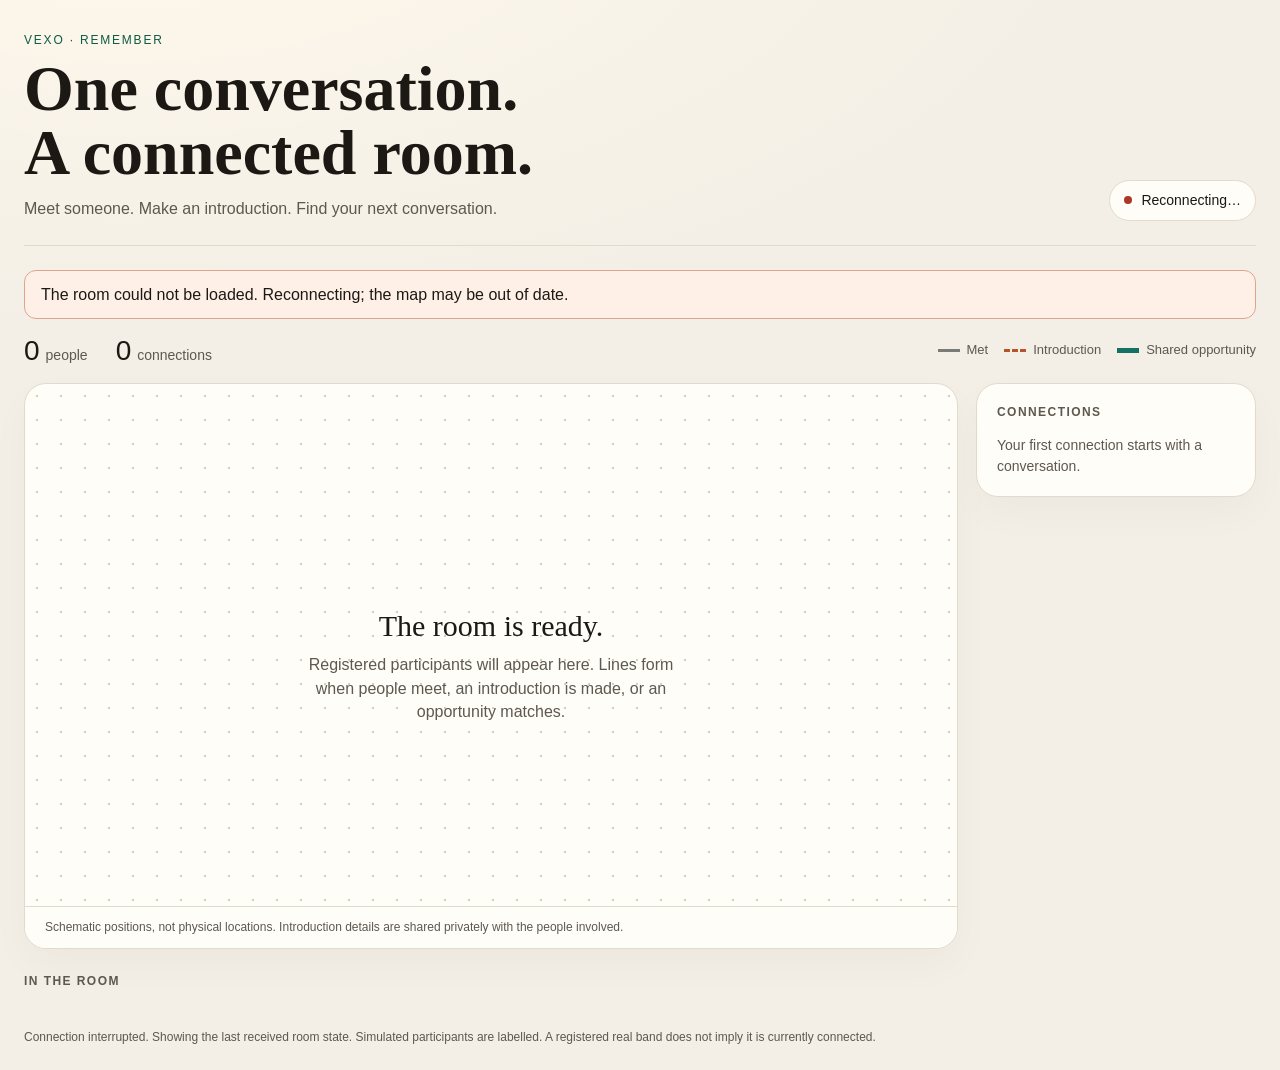
==== remember/static/room.html @ d2c89f43 "Add shared room matching, private band alerts, and projector demo" ====
<!DOCTYPE html>
<html lang="en">
<head>
  <meta charset="utf-8">
  <meta name="viewport" content="width=device-width, initial-scale=1">
  <meta name="referrer" content="no-referrer">
  <title>Remember · The room</title>
  <style>
    :root { --paper:#f3efe6; --ink:#1c1915; --muted:#5e584f; --line:#e3dacb; --card:#fffdf8; --green:#0e5c45; --meeting:#7a7b77; --intro:#b35429; --match:#147264; }
    * { box-sizing:border-box; }
    body { margin:0; color:var(--ink); background:radial-gradient(1000px 450px at 10% -10%,#fff8ec,transparent),var(--paper); font:16px/1.45 "Avenir Next","Segoe UI",sans-serif; }
    header,main,footer { width:min(1400px,calc(100% - 48px)); margin:auto; }
    header { display:flex; justify-content:space-between; gap:24px; align-items:flex-end; padding:32px 0 24px; border-bottom:1px solid var(--line); }
    h1 { font:600 clamp(38px,5vw,64px)/1 Palatino,"Iowan Old Style",Georgia,serif; margin:0; }
    .eyebrow { margin:0 0 8px; color:var(--green); font-size:12px; letter-spacing:.15em; text-transform:uppercase; }
    .tag { color:var(--muted); margin:12px 0 0; }
    .connection { display:flex; gap:9px; align-items:center; white-space:nowrap; border:1px solid var(--line); padding:9px 14px; border-radius:99px; background:var(--card); font-size:14px; }
    .connection::before { content:""; width:8px; height:8px; border-radius:50%; background:#a47c38; }
    .connection.live::before { background:var(--green); box-shadow:0 0 0 4px #e5f3ec; }
    .connection.error::before { background:#ae3628; }
    main { padding:24px 0; }
    button { border:1px solid var(--green); background:var(--green); color:white; border-radius:99px; padding:10px 16px; font:inherit; cursor:pointer; }
    button:disabled { opacity:.55; cursor:wait; }
    button:focus-visible { outline:3px solid #b35429; outline-offset:3px; }
    .controls { margin:0 0 18px; display:flex; align-items:center; gap:12px; flex-wrap:wrap; }
    .controls span { font-size:13px; color:var(--muted); }
    .overview { display:flex; justify-content:space-between; gap:18px; align-items:center; flex-wrap:wrap; margin-bottom:18px; }
    .counts { display:flex; gap:28px; }
    .count { margin:0; color:var(--muted); font-size:14px; }
    .count strong { color:var(--ink); font-size:28px; line-height:1; display:inline-block; margin-right:6px; font-weight:500; }
    .legend { display:flex; flex-wrap:wrap; gap:16px; margin:0; padding:0; list-style:none; color:var(--muted); font-size:13px; }
    .legend li { display:flex; align-items:center; gap:7px; }
    .swatch { width:22px; border-top:3px solid var(--meeting); }
    .swatch.intro { border-color:var(--intro); border-top-style:dashed; }
    .swatch.match { border-color:var(--match); border-top-width:5px; }
    .layout { display:grid; grid-template-columns:minmax(0,1fr) 280px; gap:18px; align-items:start; }
    .map-panel,.activity { border:1px solid var(--line); border-radius:22px; background:var(--card); overflow:hidden; box-shadow:0 16px 40px #30200c08; }
    .map-panel { position:relative; min-height:460px; background-image:radial-gradient(#d7cdbc 1px,transparent 1px); background-size:24px 24px; }
    #room-map { display:block; width:100%; min-height:460px; height:clamp(460px,58vh,760px); }
    .empty { position:absolute; inset:0; display:flex; align-items:center; justify-content:center; flex-direction:column; text-align:center; padding:36px; pointer-events:none; }
    .empty h2 { font:30px Palatino,Georgia,serif; margin:0 0 10px; }
    .empty p { max-width:380px; margin:0; color:var(--muted); }
    [hidden] { display:none !important; }
    .map-caption { margin:0; padding:12px 20px; border-top:1px solid var(--line); font-size:12px; color:var(--muted); background:var(--card); }
    .activity { padding:20px; }
    h2.section-title { margin:0 0 14px; font-size:12px; letter-spacing:.12em; text-transform:uppercase; color:var(--muted); font-weight:600; }
    #connections { list-style:none; padding:0; margin:0; max-height:470px; overflow:auto; }
    #connections li { border-left:3px solid var(--meeting); padding:4px 0 4px 12px; margin:0 0 20px; }
    #connections li.intro { border-color:var(--intro); }
    #connections li.match { border-color:var(--match); }
    #connections p { margin:0; }
    #connections .kind { font-size:12px; color:var(--muted); margin-bottom:3px; }
    #connections time { font-size:12px; color:var(--muted); }
    .empty-list { font-size:14px; color:var(--muted); margin:0; }
    .participants { margin-top:24px; }
    #participants { display:flex; flex-wrap:wrap; gap:10px; list-style:none; padding:0; margin:0; }
    #participants li { background:var(--card); border:1px solid var(--line); border-radius:12px; padding:10px 14px; }
    #participants small { display:block; font-size:12px; color:var(--muted); }
    #error { margin:0 0 18px; padding:12px 16px; border:1px solid #dca58d; background:#fff0e7; border-radius:12px; }
    footer { padding:0 0 24px; font-size:12px; color:var(--muted); }
    svg .node-name { font:500 17px "Avenir Next","Segoe UI",sans-serif; fill:var(--ink); paint-order:stroke; stroke:var(--card); stroke-width:6px; stroke-linejoin:round; }
    svg .node-kind { font:11px "Avenir Next","Segoe UI",sans-serif; fill:var(--muted); paint-order:stroke; stroke:var(--card); stroke-width:4px; }
    svg .new-edge { animation:appear 1s ease-out; }
    @keyframes appear { from { opacity:0; } to { opacity:1; } }
    @media(max-width:850px) { .layout { grid-template-columns:1fr; } #connections { max-height:230px; } }
    @media(max-width:540px) { header,main,footer { width:calc(100% - 28px); } header { display:block; } .connection { width:fit-content; margin-top:20px; } .counts { gap:18px; } #room-map { min-height:350px; height:390px; } .map-panel { min-height:350px; } }
    @media(prefers-reduced-motion:reduce) { svg .new-edge { animation:none; } }
  </style>
</head>
<body>
  <header>
    <div><p class="eyebrow">Vexo · Remember</p><h1>One conversation.<br>A connected room.</h1><p class="tag">Meet someone. Make an introduction. Find your next conversation.</p></div>
    <div id="connection" class="connection" role="status">Connecting to room…</div>
  </header>
  <main>
    <p id="error" role="alert" hidden></p>
    <div id="controls" class="controls" hidden><button id="run-demo" type="button">Run three-person demo</button><span id="demo-status" role="status">Adds simulated participants and sample connections.</span></div>
    <div class="overview">
      <div class="counts"><p class="count"><strong id="people-count">0</strong>people</p><p class="count"><strong id="edge-count">0</strong>connections</p></div>
      <ul class="legend" aria-label="Connection types"><li><span class="swatch"></span>Met</li><li><span class="swatch intro"></span>Introduction</li><li><span class="swatch match"></span>Shared opportunity</li></ul>
    </div>
    <div class="layout">
      <section class="map-panel" aria-label="Room map">
        <svg id="room-map" viewBox="0 0 900 600" role="img" aria-labelledby="map-title map-description"><title id="map-title">People and connections in the room</title><desc id="map-description">A schematic diagram. The same people and connections are listed below.</desc><g id="map-edges"></g><g id="map-nodes"></g></svg>
        <div id="empty" class="empty"><h2>The room is ready.</h2><p>Registered participants will appear here. Lines form when people meet, an introduction is made, or an opportunity matches.</p></div>
        <p class="map-caption">Schematic positions, not physical locations. Introduction details are shared privately with the people involved.</p>
      </section>
      <aside class="activity" aria-labelledby="connections-title"><h2 id="connections-title" class="section-title">Connections</h2><p id="empty-connections" class="empty-list">Your first connection starts with a conversation.</p><ol id="connections" aria-label="Recent connections"></ol></aside>
    </div>
    <section class="participants" aria-labelledby="participants-title"><h2 id="participants-title" class="section-title">In the room</h2><ul id="participants"></ul></section>
  </main>
  <footer><span id="updated">Waiting for the room server.</span> Simulated participants are labelled. A registered real band does not imply it is currently connected.</footer>
  <script>
    "use strict";
    const $ = id => document.getElementById(id);
    const token = new URLSearchParams(location.search).get("token") || "";
    const kinds = {meeting:"Met", intro:"Introduction", match:"Shared opportunity"};
    const colors = {meeting:"#7a7b77", intro:"#b35429", match:"#147264"};
    let source, refreshing = false, queued = false, stopped = false, seenEdges = new Set(), firstRender = true;
    function element(tag, text, className) { const node=document.createElement(tag); if(text!=null) node.textContent=text; if(className) node.className=className; return node; }
    function svg(tag, attrs, text) { const node=document.createElementNS("http://www.w3.org/2000/svg",tag); for(const [key,value] of Object.entries(attrs || {})) node.setAttribute(key,String(value)); if(text!=null) node.textContent=text; return node; }
    function connection(label, state="") { $("connection").textContent=label; $("connection").className="connection " + state; }
    function render(data) {
      if(!data || !Array.isArray(data.participants) || !Array.isArray(data.edges)) return;
      $("controls").hidden = data.can_control !== true;
      const people=data.participants.filter(p => p && typeof p.id === "string" && typeof p.name === "string").sort((a,b)=>a.id.localeCompare(b.id));
      const byId=new Map(people.map(p=>[p.id,p]));
      const edges=data.edges.filter(e=>e && byId.has(e.source_id) && byId.has(e.target_id) && Object.hasOwn(kinds,e.kind));
      $("people-count").textContent=people.length; $("edge-count").textContent=edges.length; $("empty").hidden=people.length>0;
      const positions=new Map();
      const radius=people.length>8 ? 215 : 190;
      people.forEach((person,i)=>{ const angle=-Math.PI/2+2*Math.PI*i/people.length; positions.set(person.id,people.length===1 ? [450,270] : [450+Math.cos(angle)*radius*1.45,280+Math.sin(angle)*radius]); });
      const edgeNodes=[];
      edges.forEach(edge=>{
        const a=positions.get(edge.source_id), b=positions.get(edge.target_id);
        const siblings=edges.filter(e=>e.source_id===edge.source_id&&e.target_id===edge.target_id || e.source_id===edge.target_id&&e.target_id===edge.source_id);
        const bend=(siblings.findIndex(e=>e.id===edge.id)-(siblings.length-1)/2)*32;
        const dx=b[0]-a[0],dy=b[1]-a[1],length=Math.hypot(dx,dy)||1;
        const attrs={d:`M ${a[0]} ${a[1]} Q ${(a[0]+b[0])/2-dy/length*bend} ${(a[1]+b[1])/2+dx/length*bend} ${b[0]} ${b[1]}`,fill:"none",stroke:colors[edge.kind],"stroke-width":edge.kind==="match"?4:2.5,opacity:.8};
        if(edge.kind==="intro") attrs["stroke-dasharray"]="8 6";
        if(!firstRender&&!seenEdges.has(String(edge.id))) attrs.class="new-edge";
        const path=svg("path",attrs); path.append(svg("title",{},kinds[edge.kind]+": "+byId.get(edge.source_id).name+" and "+byId.get(edge.target_id).name)); edgeNodes.push(path);
      });
      $("map-edges").replaceChildren(...edgeNodes);
      $("map-nodes").replaceChildren(...people.map(person=>{
        const [x,y]=positions.get(person.id), group=svg("g",{});
        const linked=edges.some(e=>e.source_id===person.id||e.target_id===person.id);
        group.append(svg("circle",{cx:x,cy:y,r:linked?35:30,fill:linked?"#e5f3ec":"#f3efe6",stroke:linked?"#0e5c45":"#b3aa9a","stroke-width":2}));
        group.append(svg("circle",{cx:x,cy:y,r:9,fill:linked?"#0e5c45":"#81796d"}));
        const displayName=person.name.length>30?person.name.slice(0,28)+"…":person.name;
        group.append(svg("text",{x,y:y+60,"text-anchor":"middle",class:"node-name"},displayName),svg("text",{x,y:y+78,"text-anchor":"middle",class:"node-kind"},person.simulated?"Simulated participant":"Registered real band"));
        group.append(svg("title",{},person.name)); return group;
      }));
      $("participants").replaceChildren(...people.map(person=>{ const li=element("li",person.name); li.append(element("small",person.simulated?"Simulated participant":"Registered real band")); return li; }));
      $("empty-connections").hidden=edges.length>0;
      $("connections").replaceChildren(...edges.slice().reverse().map(edge=>{
        const li=element("li",null,edge.kind); li.append(element("p",kinds[edge.kind],"kind"),element("p",byId.get(edge.source_id).name+" ↔ "+byId.get(edge.target_id).name));
        const date=new Date(edge.created_at); if(Number.isFinite(date.getTime())) { const time=element("time",date.toLocaleTimeString([],{hour:"2-digit",minute:"2-digit"})); time.dateTime=date.toISOString(); li.append(time); } return li;
      }));
      seenEdges=new Set(edges.map(e=>String(e.id))); firstRender=false;
      $("updated").textContent="Last update " + new Date().toLocaleTimeString([], {hour:"2-digit",minute:"2-digit",second:"2-digit"}) + ".";
      $("map-description").textContent=`${people.length} people and ${edges.length} connections. Schematic positions, not physical locations. The same people and connections are listed below.`;
      $("error").hidden=true;
    }
    async function refresh() {
      if(stopped) return;
      if(refreshing) { queued=true; return; }
      refreshing=true;
      try {
        const response=await fetch("/api/state",{headers:token?{Authorization:"Bearer "+token}:{},signal:AbortSignal.timeout(10000)});
        if(response.status===401||response.status===403) { stopped=true; if(source) source.close(); throw new Error("This room link is missing or has an expired access token. Open the projector link printed by the room server."); }
        if(!response.ok) throw new Error("The room could not be loaded. Reconnecting; the map may be out of date.");
        render(await response.json());
      } catch(error) { $("error").textContent=error.name==="TimeoutError"?"The room server is taking too long to respond. The map may be out of date.":error.message; $("error").hidden=false; connection(stopped?"Access needed":"Reconnecting…","error"); }
      finally { refreshing=false; if(queued) { queued=false; refresh(); } }
    }
    function connect() {
      if(stopped) return;
      source=new EventSource("/api/events"+(token?"?token="+encodeURIComponent(token):""));
      source.onopen=()=>{ connection("Live room","live"); refresh(); };
      source.onmessage=event=>{ try { const data=JSON.parse(event.data); if(data.participants&&data.edges) render(data); else if(data.state?.participants) render(data.state); else refresh(); } catch { refresh(); } };
      source.onerror=()=>{ connection("Reconnecting…","error"); $("updated").textContent="Connection interrupted. Showing the last received room state."; };
    }
    $("run-demo").addEventListener("click",async()=>{
      $("run-demo").disabled=true; $("demo-status").textContent="Connecting the simulated room…";
      try {
        const response=await fetch("/api/demo",{method:"POST",headers:{"Content-Type":"application/json",...(token?{Authorization:"Bearer "+token}:{})},body:JSON.stringify({reset:false}),signal:AbortSignal.timeout(20000)});
        if(!response.ok) throw new Error("The demo could not run. Check room access and try again.");
        const data=await response.json();
        if(data.state) render(data.state); else await refresh();
        $("demo-status").textContent="Demo complete. Simulated participants are labelled on the map.";
      } catch(error) { $("demo-status").textContent=error.name==="TimeoutError"?"Demo request timed out. Refresh the map before trying again.":error.message; }
      finally { $("run-demo").disabled=false; }
    });
    refresh().then(connect);
    window.addEventListener("pagehide",()=>{ if(source) source.close(); });
  </script>
</body>
</html>
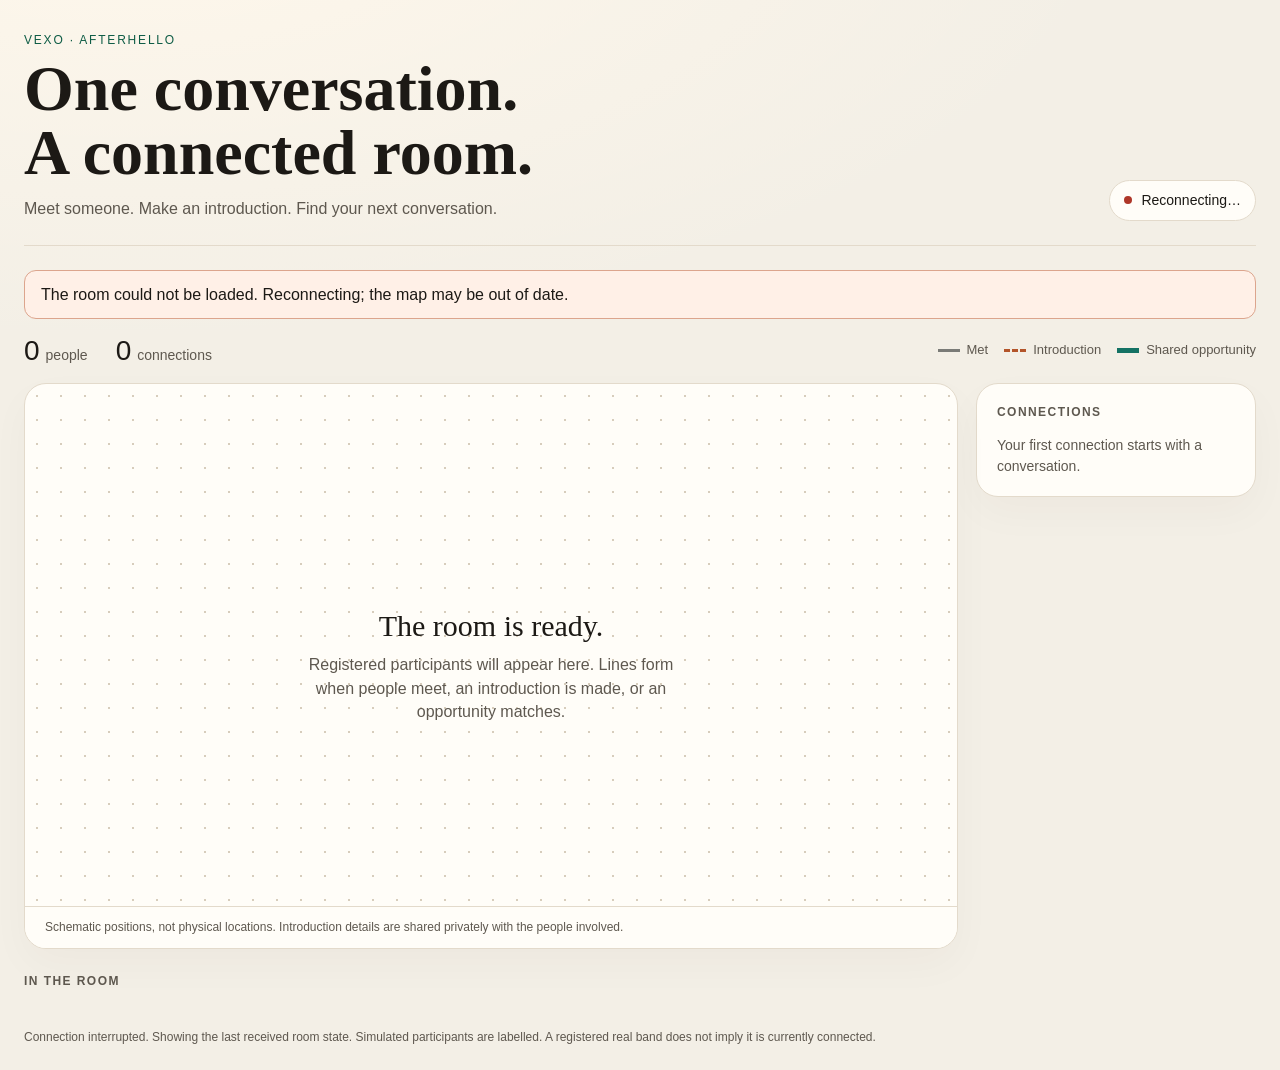
==== commit 738cf263: "Rename user-facing app branding to AfterHello" ====
--- a/remember/static/room.html
+++ b/remember/static/room.html
@@ -4,7 +4,7 @@
   <meta charset="utf-8">
   <meta name="viewport" content="width=device-width, initial-scale=1">
   <meta name="referrer" content="no-referrer">
-  <title>Remember · The room</title>
+  <title>AfterHello · The room</title>
   <style>
     :root { --paper:#f3efe6; --ink:#1c1915; --muted:#5e584f; --line:#e3dacb; --card:#fffdf8; --green:#0e5c45; --meeting:#7a7b77; --intro:#b35429; --match:#147264; }
     * { box-sizing:border-box; }
@@ -69,7 +69,7 @@
 </head>
 <body>
   <header>
-    <div><p class="eyebrow">Vexo · Remember</p><h1>One conversation.<br>A connected room.</h1><p class="tag">Meet someone. Make an introduction. Find your next conversation.</p></div>
+    <div><p class="eyebrow">Vexo · AfterHello</p><h1>One conversation.<br>A connected room.</h1><p class="tag">Meet someone. Make an introduction. Find your next conversation.</p></div>
     <div id="connection" class="connection" role="status">Connecting to room…</div>
   </header>
   <main>
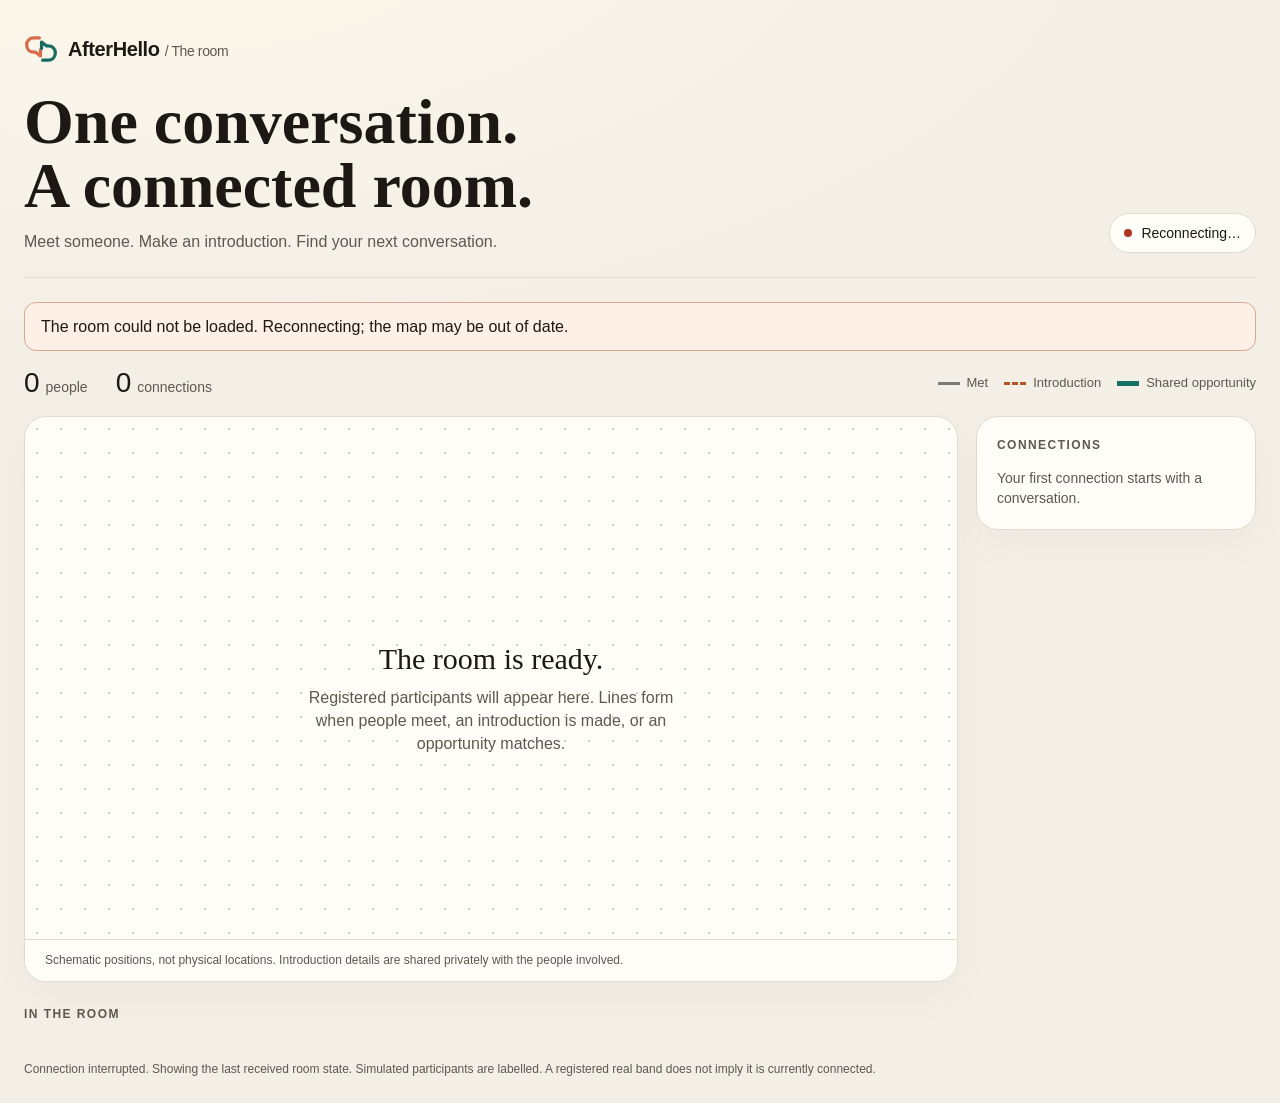
==== commit 4bcb2113: "Add AfterHello identity and verify room simulator delivery" ====
--- a/remember/static/room.html
+++ b/remember/static/room.html
@@ -5,6 +5,7 @@
   <meta name="viewport" content="width=device-width, initial-scale=1">
   <meta name="referrer" content="no-referrer">
   <title>AfterHello · The room</title>
+  <link rel="icon" type="image/svg+xml" href="data:image/svg+xml,%3Csvg%20xmlns%3D%22http%3A%2F%2Fwww.w3.org%2F2000%2Fsvg%22%20viewBox%3D%220%200%2064%2064%22%20fill%3D%22none%22%3E%3Cpath%20d%3D%22M29%2011H19C10.2%2011%205%2016.7%205%2024.5S10.2%2038%2019%2038h3l9%207v-12%22%20stroke%3D%22%23D76B4A%22%20stroke-width%3D%226%22%20stroke-linecap%3D%22round%22%20stroke-linejoin%3D%22round%22%2F%3E%3Cpath%20d%3D%22M35%2053h10c8.8%200%2014-5.7%2014-13.5S53.8%2026%2045%2026h-3l-9-7v12%22%20stroke%3D%22%23176B61%22%20stroke-width%3D%226%22%20stroke-linecap%3D%22round%22%20stroke-linejoin%3D%22round%22%2F%3E%3C%2Fsvg%3E">
   <style>
     :root { --paper:#f3efe6; --ink:#1c1915; --muted:#5e584f; --line:#e3dacb; --card:#fffdf8; --green:#0e5c45; --meeting:#7a7b77; --intro:#b35429; --match:#147264; }
     * { box-sizing:border-box; }
@@ -13,6 +14,8 @@
     header { display:flex; justify-content:space-between; gap:24px; align-items:flex-end; padding:32px 0 24px; border-bottom:1px solid var(--line); }
     h1 { font:600 clamp(38px,5vw,64px)/1 Palatino,"Iowan Old Style",Georgia,serif; margin:0; }
     .eyebrow { margin:0 0 8px; color:var(--green); font-size:12px; letter-spacing:.15em; text-transform:uppercase; }
+    .brand { display:flex; align-items:center; gap:10px; text-transform:none; letter-spacing:-.02em; font-size:20px; font-weight:600; color:var(--ink); margin-bottom:24px; }
+    .room-label { font-size:14px; color:var(--muted); font-weight:400; }
     .tag { color:var(--muted); margin:12px 0 0; }
     .connection { display:flex; gap:9px; align-items:center; white-space:nowrap; border:1px solid var(--line); padding:9px 14px; border-radius:99px; background:var(--card); font-size:14px; }
     .connection::before { content:""; width:8px; height:8px; border-radius:50%; background:#a47c38; }
@@ -69,7 +72,7 @@
 </head>
 <body>
   <header>
-    <div><p class="eyebrow">Vexo · AfterHello</p><h1>One conversation.<br>A connected room.</h1><p class="tag">Meet someone. Make an introduction. Find your next conversation.</p></div>
+    <div><p class="eyebrow brand"><svg width="34" height="34" aria-hidden="true" xmlns="http://www.w3.org/2000/svg" viewBox="0 0 64 64" fill="none"><path d="M29 11H19C10.2 11 5 16.7 5 24.5S10.2 38 19 38h3l9 7v-12" stroke="#D76B4A" stroke-width="6" stroke-linecap="round" stroke-linejoin="round"/><path d="M35 53h10c8.8 0 14-5.7 14-13.5S53.8 26 45 26h-3l-9-7v12" stroke="#176B61" stroke-width="6" stroke-linecap="round" stroke-linejoin="round"/></svg><span>AfterHello <span class="room-label">/ The room</span></span></p><h1>One conversation.<br>A connected room.</h1><p class="tag">Meet someone. Make an introduction. Find your next conversation.</p></div>
     <div id="connection" class="connection" role="status">Connecting to room…</div>
   </header>
   <main>
